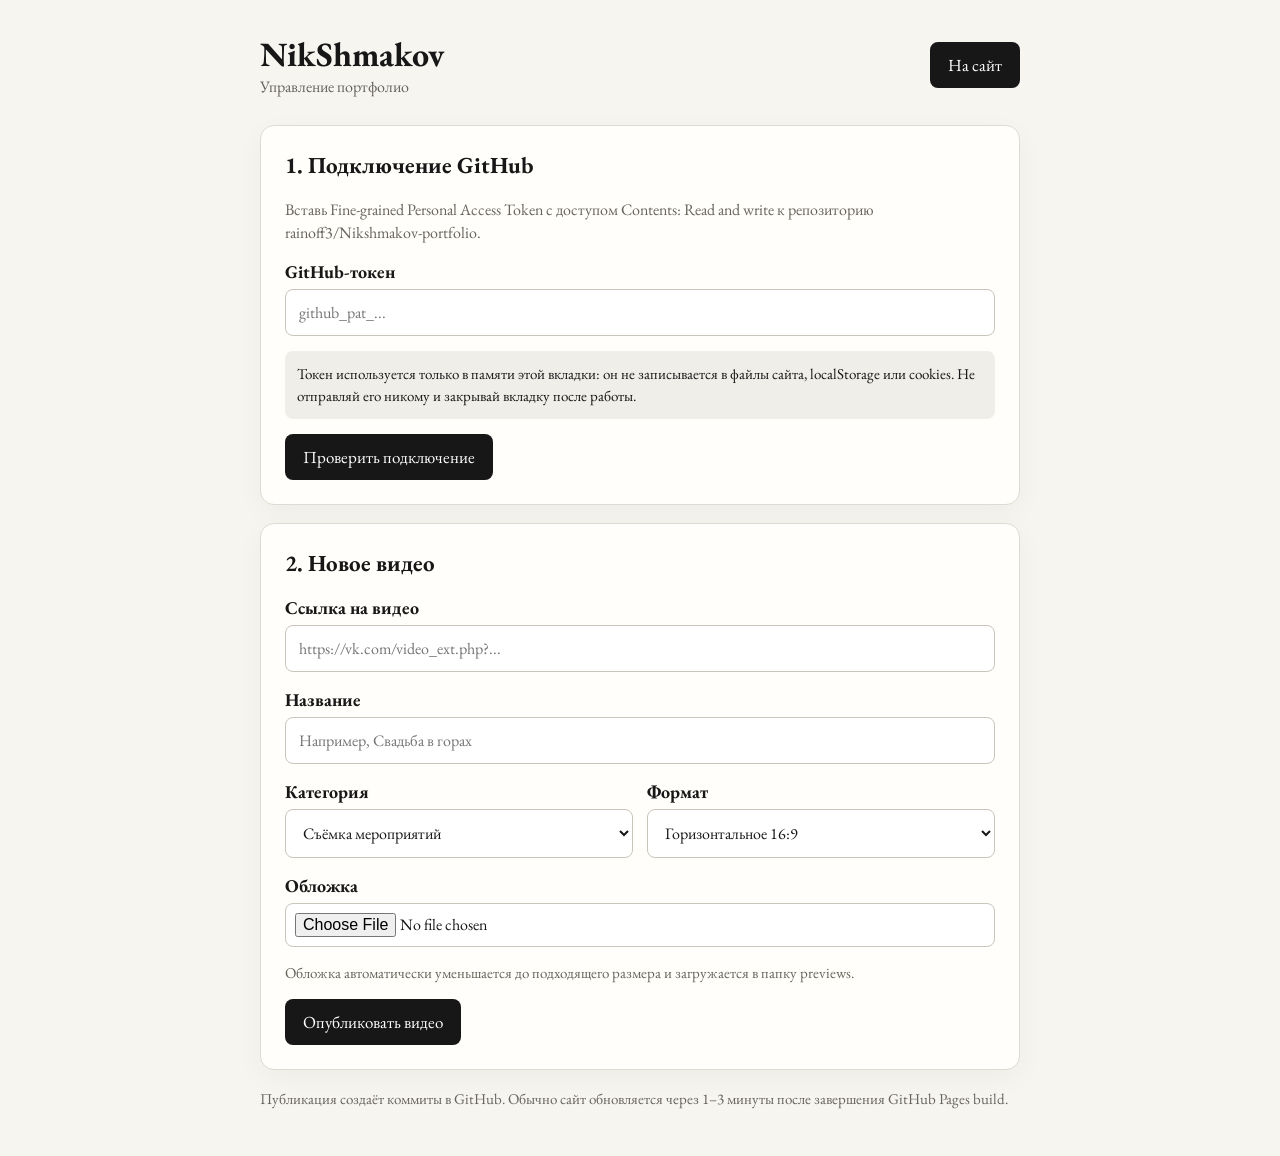
==== admin.html @ 42c06c57 "Add portfolio admin panel" ====
<!DOCTYPE html>
<html lang="ru">
<head>
<meta charset="UTF-8">
<meta name="viewport" content="width=device-width, initial-scale=1">
<title>Админ-панель — NikShmakov</title>
<link rel="icon" href="favicon.ico">
<link rel="preconnect" href="https://fonts.googleapis.com">
<link href="https://fonts.googleapis.com/css2?family=EB+Garamond:wght@400..800&display=swap" rel="stylesheet">
<style>
*{box-sizing:border-box}body{margin:0;padding:32px 18px;background:#f6f5f0;color:#171717;font-family:'EB Garamond',serif}
.admin{max-width:760px;margin:0 auto}header{display:flex;justify-content:space-between;align-items:center;gap:16px;margin-bottom:28px}
h1{font-size:34px;margin:0;font-weight:700}h2{font-size:23px;margin:0 0 18px}p{line-height:1.45}.muted{color:#68645d}
.panel{background:#fffefa;border:1px solid #dedbd2;border-radius:14px;padding:24px;margin:18px 0;box-shadow:0 8px 28px rgba(0,0,0,.04)}
label{display:block;font-size:18px;font-weight:700;margin:16px 0 6px}
input,select{width:100%;padding:12px 13px;border:1px solid #c9c5bb;border-radius:8px;background:#fff;color:#171717;font:16px 'EB Garamond',serif}
input[type=file]{padding:9px}button,.back{display:inline-block;border:0;border-radius:8px;padding:12px 18px;background:#171717;color:white;font:17px 'EB Garamond',serif;cursor:pointer;text-decoration:none}
button:disabled{opacity:.55;cursor:wait}.row{display:grid;grid-template-columns:1fr 1fr;gap:14px}
.preview{display:none;max-width:240px;max-height:220px;object-fit:contain;margin-top:12px;border-radius:8px}
.status{margin-top:14px;padding:12px;border-radius:8px;display:none;white-space:pre-wrap}.ok{display:block;background:#e7f4e8;color:#185b26}.error{display:block;background:#fbe9e7;color:#8a2018}
.hint{font-size:15px}.token-note{background:#f0eee8;border-radius:8px;padding:12px}
@media(max-width:600px){body{padding:20px 12px}.panel{padding:18px}.row{grid-template-columns:1fr}h1{font-size:28px}}
</style>
</head>
<body>
<main class="admin">
<header><div><h1>NikShmakov</h1><div class="muted">Управление портфолио</div></div><a class="back" href="index.html">На сайт</a></header>
<section class="panel">
<h2>1. Подключение GitHub</h2>
<p class="muted">Вставь Fine-grained Personal Access Token с доступом Contents: Read and write к репозиторию rainoff3/Nikshmakov-portfolio.</p>
<label for="token">GitHub-токен</label>
<input id="token" type="password" autocomplete="off" placeholder="github_pat_..." spellcheck="false">
<p class="token-note hint">Токен используется только в памяти этой вкладки: он не записывается в файлы сайта, localStorage или cookies. Не отправляй его никому и закрывай вкладку после работы.</p>
<button id="checkToken" type="button">Проверить подключение</button>
<div id="connectionStatus" class="status" role="status"></div>
</section>
<section class="panel">
<h2>2. Новое видео</h2>
<form id="videoForm">
<label for="videoUrl">Ссылка на видео</label><input id="videoUrl" type="url" placeholder="https://vk.com/video_ext.php?..." required>
<label for="videoTitle">Название</label><input id="videoTitle" type="text" maxlength="100" placeholder="Например, Свадьба в горах" required>
<div class="row">
<div><label for="category">Категория</label><select id="category" required>
<option value="events">Съёмка мероприятий</option><option value="commercial">Коммерческая съёмка</option><option value="personal">Для души</option>
</select></div>
<div><label for="format">Формат</label><select id="format" required>
<option value="horizontal">Горизонтальное 16:9</option><option value="vertical">Вертикальное 9:16</option>
</select></div>
</div>
<label for="cover">Обложка</label><input id="cover" type="file" accept="image/jpeg,image/png,image/webp" required>
<img id="coverPreview" class="preview" alt="Предпросмотр обложки">
<p class="muted hint">Обложка автоматически уменьшается до подходящего размера и загружается в папку previews.</p>
<button id="publish" type="submit">Опубликовать видео</button><div id="publishStatus" class="status" role="status"></div>
</form>
</section>
<p class="muted hint">Публикация создаёт коммиты в GitHub. Обычно сайт обновляется через 1–3 минуты после завершения GitHub Pages build.</p>
</main>
<script src="admin.js"></script>
</body>
</html>
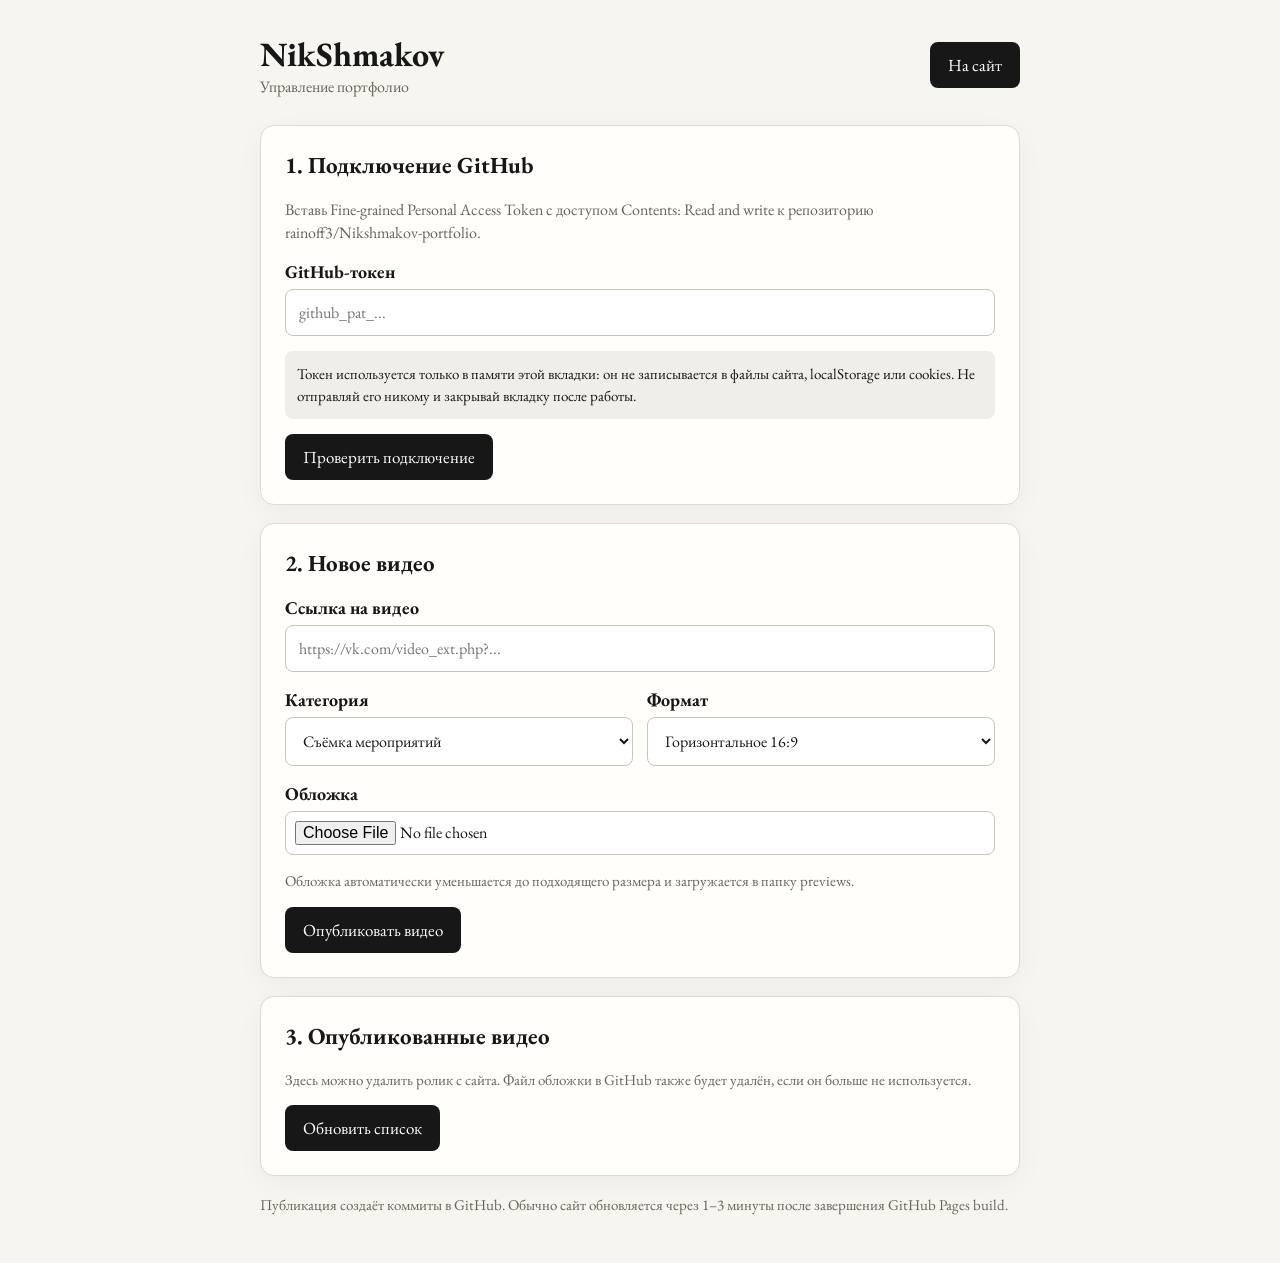
==== commit 11ff74c3: "Remove video title field and add video management list" ====
--- a/admin.html
+++ b/admin.html
@@ -18,8 +18,8 @@
 button:disabled{opacity:.55;cursor:wait}.row{display:grid;grid-template-columns:1fr 1fr;gap:14px}
 .preview{display:none;max-width:240px;max-height:220px;object-fit:contain;margin-top:12px;border-radius:8px}
 .status{margin-top:14px;padding:12px;border-radius:8px;display:none;white-space:pre-wrap}.ok{display:block;background:#e7f4e8;color:#185b26}.error{display:block;background:#fbe9e7;color:#8a2018}
-.hint{font-size:15px}.token-note{background:#f0eee8;border-radius:8px;padding:12px}
-@media(max-width:600px){body{padding:20px 12px}.panel{padding:18px}.row{grid-template-columns:1fr}h1{font-size:28px}}
+.hint{font-size:15px}.video-row{display:flex;justify-content:space-between;align-items:center;gap:12px;padding:12px 0;border-bottom:1px solid #e5e1d8}.video-row:last-child{border-bottom:0}.video-info{min-width:0;overflow-wrap:anywhere}.video-meta{font-size:14px;color:#777}.delete-btn{background:#9d2922;flex-shrink:0;padding:8px 12px;font-size:15px}.token-note{background:#f0eee8;border-radius:8px;padding:12px}
+@media(max-width:600px){body{padding:20px 12px}.panel{padding:18px}.row{grid-template-columns:1fr}h1{font-size:28px}.video-row{align-items:flex-start}}
 </style>
 </head>
 <body>
@@ -38,7 +38,7 @@
 <h2>2. Новое видео</h2>
 <form id="videoForm">
 <label for="videoUrl">Ссылка на видео</label><input id="videoUrl" type="url" placeholder="https://vk.com/video_ext.php?..." required>
-<label for="videoTitle">Название</label><input id="videoTitle" type="text" maxlength="100" placeholder="Например, Свадьба в горах" required>
+
 <div class="row">
 <div><label for="category">Категория</label><select id="category" required>
 <option value="events">Съёмка мероприятий</option><option value="commercial">Коммерческая съёмка</option><option value="personal">Для души</option>
@@ -53,6 +53,7 @@
 <button id="publish" type="submit">Опубликовать видео</button><div id="publishStatus" class="status" role="status"></div>
 </form>
 </section>
+<section class="panel"><h2>3. Опубликованные видео</h2><p class="muted hint">Здесь можно удалить ролик с сайта. Файл обложки в GitHub также будет удалён, если он больше не используется.</p><button id="loadVideos" type="button">Обновить список</button><div id="videoList" class="video-list"></div><div id="deleteStatus" class="status" role="status"></div></section>
 <p class="muted hint">Публикация создаёт коммиты в GitHub. Обычно сайт обновляется через 1–3 минуты после завершения GitHub Pages build.</p>
 </main>
 <script src="admin.js"></script>
